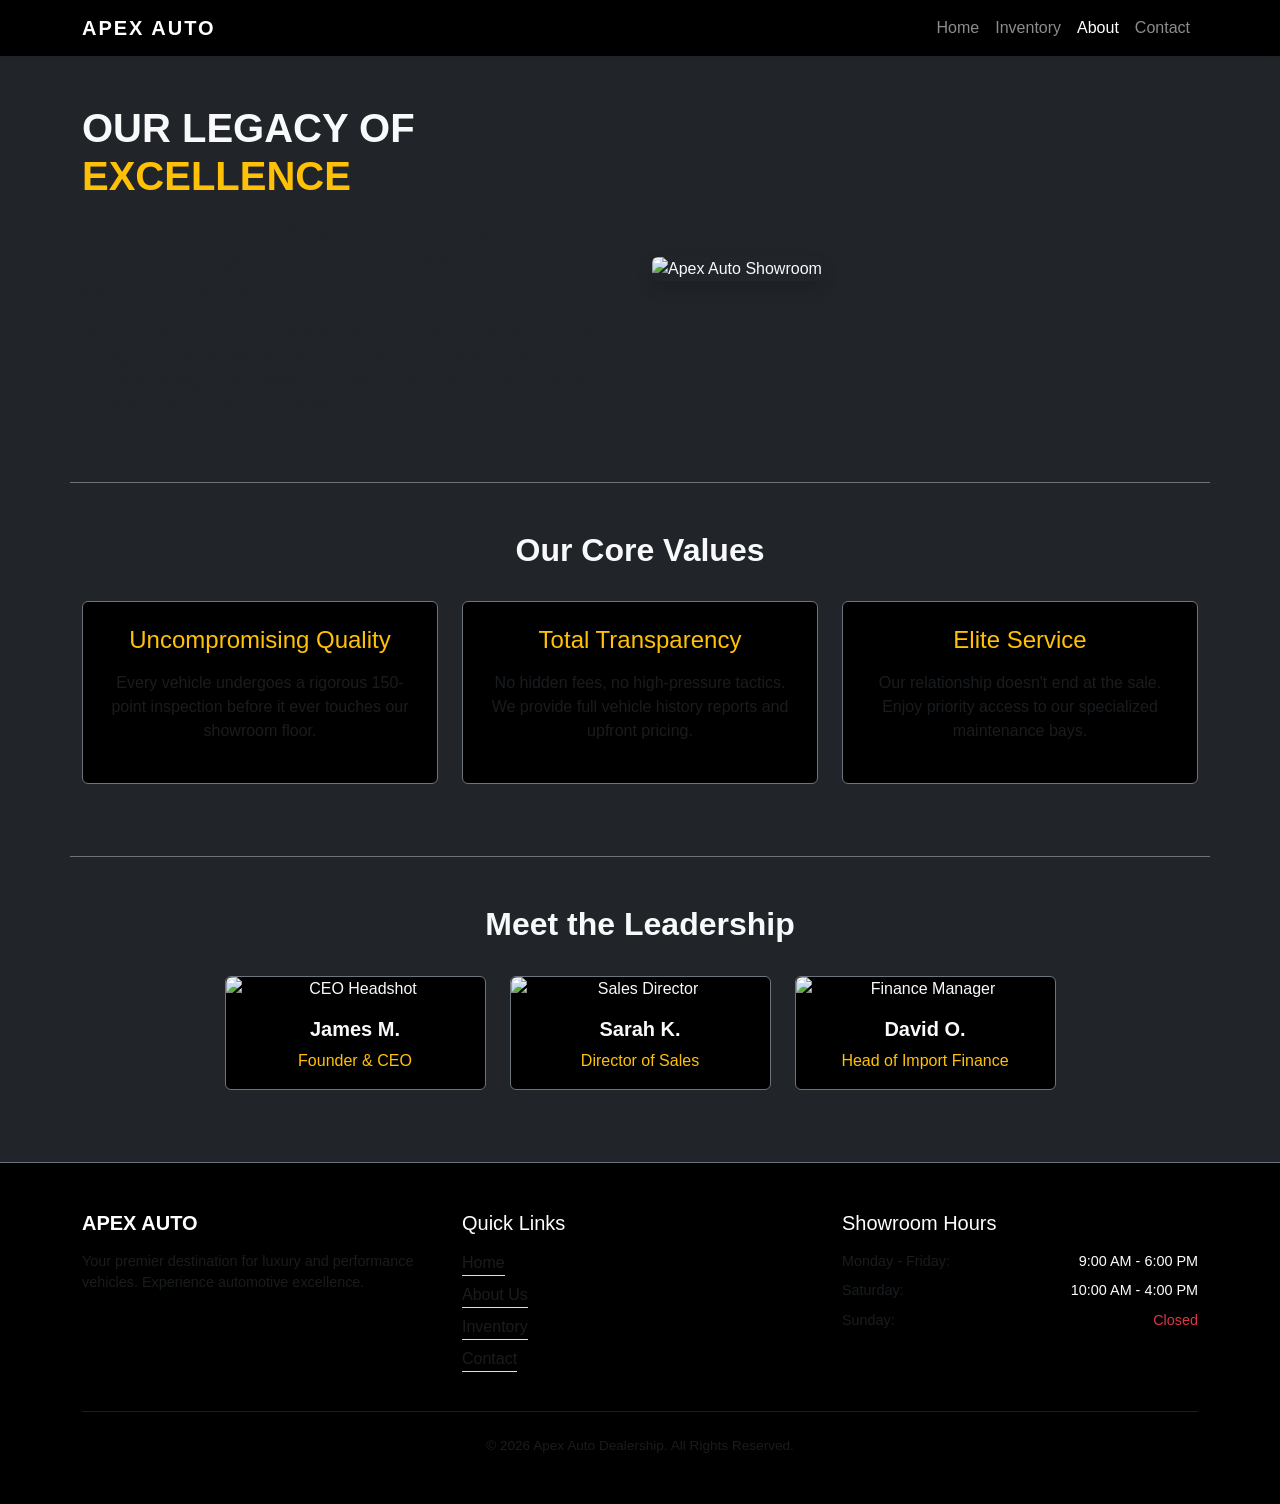
==== about.html @ 49864680 "Create About Us page with dealership history, values, and team structure" ====
<!DOCTYPE html>
<html lang="en">
<head>
    <meta charset="UTF-8">
    <meta name="viewport" content="width=device-width, initial-scale=1.0">
    <title>About Us | Apex Auto</title>
    
    <link href="https://cdn.jsdelivr.net/npm/bootstrap@5.3.0/dist/css/bootstrap.min.css" rel="stylesheet">
    <link rel="stylesheet" href="style.css">
</head>
<body class="bg-dark text-light">

    <nav class="navbar navbar-expand-lg navbar-dark bg-black shadow-sm">
        <div class="container">
            <a class="navbar-brand fw-bold text-uppercase tracking-wide" href="index.html">Apex Auto</a>
            
            <button class="navbar-toggler" type="button" data-bs-toggle="collapse" data-bs-target="#navbarNav" aria-controls="navbarNav" aria-expanded="false" aria-label="Toggle navigation">
                <span class="navbar-toggler-icon"></span>
            </button>
            
            <div class="collapse navbar-collapse" id="navbarNav">
                <ul class="navbar-nav ms-auto">
                    <li class="nav-item">
                        <a class="nav-link" href="index.html">Home</a>
                    </li>
                    <li class="nav-item">
                        <a class="nav-link" href="inventory.html">Inventory</a>
                    </li>
                    <li class="nav-item">
                        <a class="nav-link active" aria-current="page" href="about.html">About</a>
                    </li>
                    <li class="nav-item">
                        <a class="nav-link" href="contact.html">Contact</a>
                    </li>
                </ul>
            </div>
        </div>
    </nav>

    <div class="container mt-5 mb-5">
        
        <div class="row align-items-center mb-5 pb-5 border-bottom border-secondary">
            <div class="col-lg-6 mb-4 mb-lg-0">
                <h1 class="text-uppercase fw-bold mb-3">Our Legacy of <span class="text-warning">Excellence</span></h1>
                <p class="text-muted lead">Founded on a passion for automotive perfection, Apex Auto has been the region's premier destination for exotic and luxury vehicles since 2010.</p>
                <p class="text-muted">We don't just sell cars; we curate an experience. From sourcing rare, low-mileage imports directly from Japan and Europe to offering bespoke financing packages, our mission is to place you behind the wheel of your absolute dream car with zero friction.</p>
            </div>
            <div class="col-lg-6">
                <img src="https://via.placeholder.com/600x400/111/fff?text=Showroom+Interior" class="img-fluid rounded shadow" alt="Apex Auto Showroom">
            </div>
        </div>

        <div class="row text-center mb-5 pb-5 border-bottom border-secondary">
            <div class="col-12 mb-4">
                <h2 class="fw-bold">Our Core Values</h2>
            </div>
            <div class="col-md-4 mb-4">
                <div class="p-4 bg-black rounded h-100 border border-secondary">
                    <h4 class="text-warning mb-3">Uncompromising Quality</h4>
                    <p class="text-muted text-sm">Every vehicle undergoes a rigorous 150-point inspection before it ever touches our showroom floor.</p>
                </div>
            </div>
            <div class="col-md-4 mb-4">
                <div class="p-4 bg-black rounded h-100 border border-secondary">
                    <h4 class="text-warning mb-3">Total Transparency</h4>
                    <p class="text-muted text-sm">No hidden fees, no high-pressure tactics. We provide full vehicle history reports and upfront pricing.</p>
                </div>
            </div>
            <div class="col-md-4 mb-4">
                <div class="p-4 bg-black rounded h-100 border border-secondary">
                    <h4 class="text-warning mb-3">Elite Service</h4>
                    <p class="text-muted text-sm">Our relationship doesn't end at the sale. Enjoy priority access to our specialized maintenance bays.</p>
                </div>
            </div>
        </div>

        <div class="row justify-content-center">
            <div class="col-12 text-center mb-4">
                <h2 class="fw-bold">Meet the Leadership</h2>
            </div>
            
            <div class="col-md-4 col-lg-3 mb-4">
                <div class="card bg-black text-light border-secondary text-center">
                    <img src="https://via.placeholder.com/300x300/222/fff?text=CEO" class="card-img-top rounded-top" alt="CEO Headshot">
                    <div class="card-body">
                        <h5 class="card-title fw-bold">James M.</h5>
                        <p class="card-text text-warning text-sm mb-0">Founder & CEO</p>
                    </div>
                </div>
            </div>

            <div class="col-md-4 col-lg-3 mb-4">
                <div class="card bg-black text-light border-secondary text-center">
                    <img src="https://via.placeholder.com/300x300/222/fff?text=Sales+Director" class="card-img-top rounded-top" alt="Sales Director">
                    <div class="card-body">
                        <h5 class="card-title fw-bold">Sarah K.</h5>
                        <p class="card-text text-warning text-sm mb-0">Director of Sales</p>
                    </div>
                </div>
            </div>

            <div class="col-md-4 col-lg-3 mb-4">
                <div class="card bg-black text-light border-secondary text-center">
                    <img src="https://via.placeholder.com/300x300/222/fff?text=Finance" class="card-img-top rounded-top" alt="Finance Manager">
                    <div class="card-body">
                        <h5 class="card-title fw-bold">David O.</h5>
                        <p class="card-text text-warning text-sm mb-0">Head of Import Finance</p>
                    </div>
                </div>
            </div>
        </div>

    </div>

    <footer class="bg-black text-light py-5 mt-5 border-top border-secondary">
        <div class="container">
            <div class="row g-4">
                <div class="col-lg-4">
                    <h5 class="text-uppercase fw-bold text-white tracking-wide mb-3">Apex Auto</h5>
                    <p class="text-muted" style="font-size: 0.9rem;">Your premier destination for luxury and performance vehicles. Experience automotive excellence.</p>
                </div>
                <div class="col-lg-4">
                    <h5 class="text-white mb-3">Quick Links</h5>
                    <ul class="list-unstyled">
                        <li class="mb-2"><a href="index.html" class="text-muted text-decoration-none border-bottom border-transparent hover-border-warning pb-1">Home</a></li>
                        <li class="mb-2"><a href="about.html" class="text-muted text-decoration-none border-bottom border-transparent hover-border-warning pb-1">About Us</a></li>
                        <li class="mb-2"><a href="inventory.html" class="text-muted text-decoration-none border-bottom border-transparent hover-border-warning pb-1">Inventory</a></li>
                        <li class="mb-2"><a href="contact.html" class="text-muted text-decoration-none border-bottom border-transparent hover-border-warning pb-1">Contact</a></li>
                    </ul>
                </div>
                <div class="col-lg-4">
                    <h5 class="text-white mb-3">Showroom Hours</h5>
                    <ul class="list-unstyled text-muted" style="font-size: 0.9rem;">
                        <li class="d-flex justify-content-between mb-2"><span>Monday - Friday:</span> <span class="text-white">9:00 AM - 6:00 PM</span></li>
                        <li class="d-flex justify-content-between mb-2"><span>Saturday:</span> <span class="text-white">10:00 AM - 4:00 PM</span></li>
                        <li class="d-flex justify-content-between"><span>Sunday:</span> <span class="text-danger">Closed</span></li>
                    </ul>
                </div>
            </div>
            <hr class="border-secondary mt-4 mb-4">
            <div class="text-center text-muted" style="font-size: 0.85rem;">
                &copy; 2026 Apex Auto Dealership. All Rights Reserved.
            </div>
        </div>
    </footer>

    <script src="https://cdn.jsdelivr.net/npm/bootstrap@5.3.0/dist/js/bootstrap.bundle.min.js"></script>
    <script src="js/main.js"></script>
</body>
</html>
---- style.css ----
body {
    
    background-color: #121212 !important; 
    font-family: 'Helvetica Neue', Arial, sans-serif;
}

.navbar-brand {
    letter-spacing: 2px;
}

.nav-link:hover {
    color: #f39c12 !important; /* A luxury gold/orange accent color */
    transition: color 0.3s ease-in-out;
}
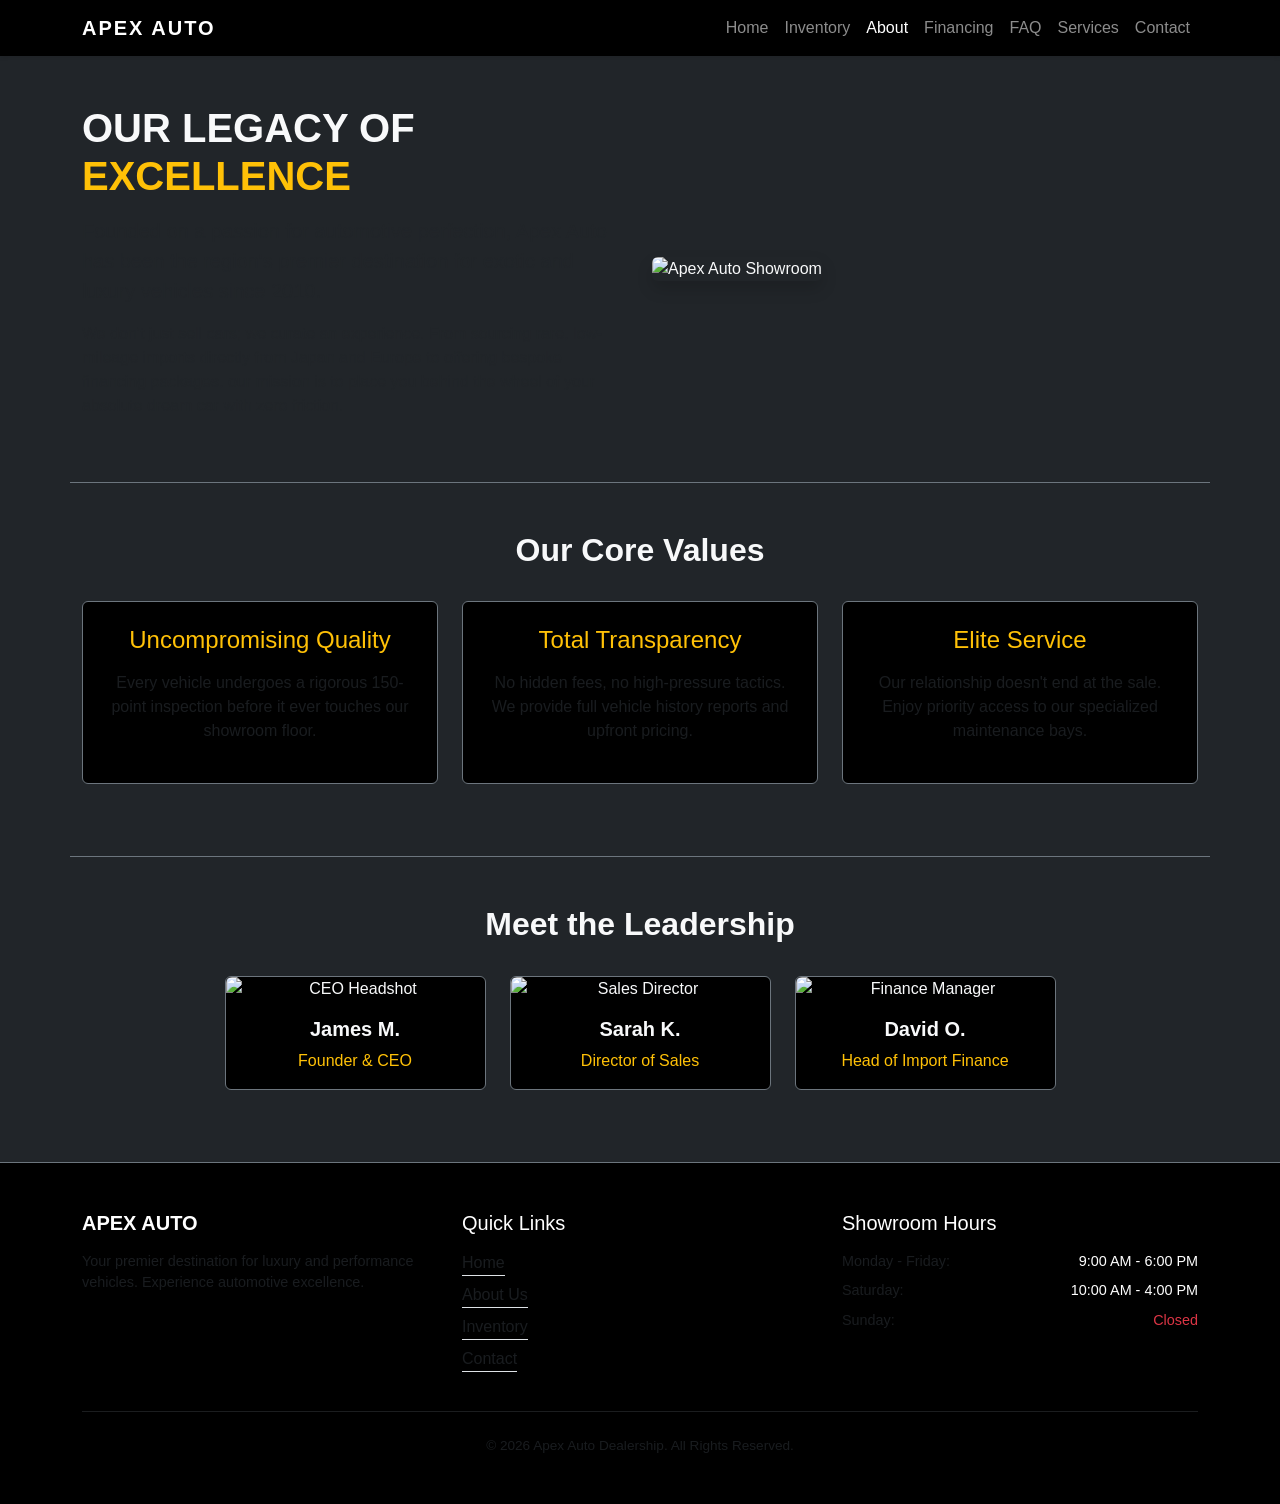
==== commit cec3d914: "Update top navigation bar structure on About page" ====
--- a/about.html
+++ b/about.html
@@ -11,31 +11,26 @@
 <body class="bg-dark text-light">
 
     <nav class="navbar navbar-expand-lg navbar-dark bg-black shadow-sm">
-        <div class="container">
-            <a class="navbar-brand fw-bold text-uppercase tracking-wide" href="index.html">Apex Auto</a>
-            
-            <button class="navbar-toggler" type="button" data-bs-toggle="collapse" data-bs-target="#navbarNav" aria-controls="navbarNav" aria-expanded="false" aria-label="Toggle navigation">
-                <span class="navbar-toggler-icon"></span>
-            </button>
-            
-            <div class="collapse navbar-collapse" id="navbarNav">
-                <ul class="navbar-nav ms-auto">
-                    <li class="nav-item">
-                        <a class="nav-link" href="index.html">Home</a>
-                    </li>
-                    <li class="nav-item">
-                        <a class="nav-link" href="inventory.html">Inventory</a>
-                    </li>
-                    <li class="nav-item">
-                        <a class="nav-link active" aria-current="page" href="about.html">About</a>
-                    </li>
-                    <li class="nav-item">
-                        <a class="nav-link" href="contact.html">Contact</a>
-                    </li>
-                </ul>
-            </div>
+    <div class="container">
+        <a class="navbar-brand fw-bold text-uppercase tracking-wide" href="index.html">Apex Auto</a>
+        
+        <button class="navbar-toggler" type="button" data-bs-toggle="collapse" data-bs-target="#navbarNav" aria-controls="navbarNav" aria-expanded="false" aria-label="Toggle navigation">
+            <span class="navbar-toggler-icon"></span>
+        </button>
+        
+        <div class="collapse navbar-collapse" id="navbarNav">
+            <ul class="navbar-nav ms-auto">
+                <li class="nav-item"><a class="nav-link" href="index.html">Home</a></li>
+                <li class="nav-item"><a class="nav-link" href="inventory.html">Inventory</a></li>
+                <li class="nav-item"><a class="nav-link active" aria-current="page" href="about.html">About</a></li>
+                <li class="nav-item"><a class="nav-link" href="financing.html">Financing</a></li>
+                <li class="nav-item"><a class="nav-link" href="faq.html">FAQ</a></li>
+                <li class="nav-item"><a class="nav-link" href="services.html">Services</a></li>
+                <li class="nav-item"><a class="nav-link" href="contact.html">Contact</a></li>
+            </ul>
         </div>
-    </nav>
+    </div>
+</nav>
 
     <div class="container mt-5 mb-5">
         
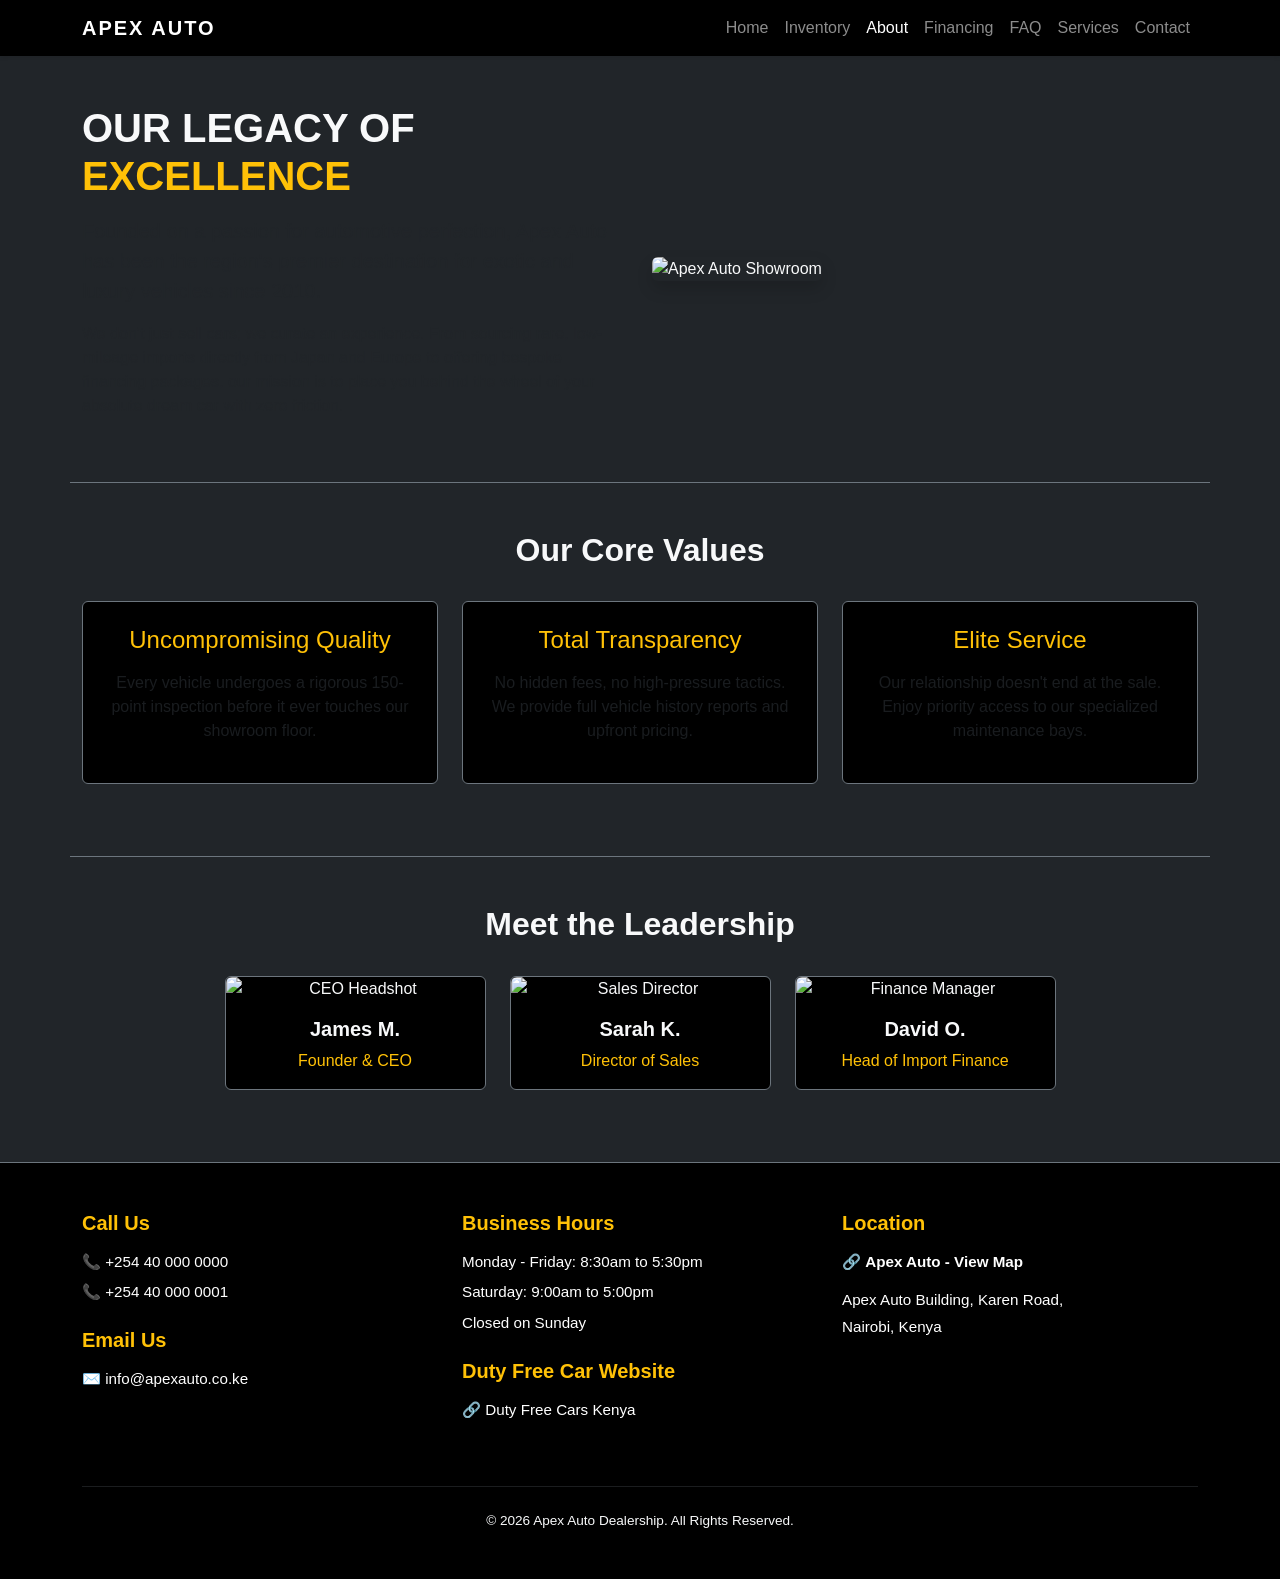
==== commit 7186d306: "Updated Contrast Footer" ====
--- a/about.html
+++ b/about.html
@@ -107,33 +107,55 @@
 
     </div>
 
+    <!-- UPDATED HIGH-CONTRAST FOOTER -->
     <footer class="bg-black text-light py-5 mt-5 border-top border-secondary">
         <div class="container">
             <div class="row g-4">
+                
+                <!-- Column 1: Contact Info -->
                 <div class="col-lg-4">
-                    <h5 class="text-uppercase fw-bold text-white tracking-wide mb-3">Apex Auto</h5>
-                    <p class="text-muted" style="font-size: 0.9rem;">Your premier destination for luxury and performance vehicles. Experience automotive excellence.</p>
-                </div>
-                <div class="col-lg-4">
-                    <h5 class="text-white mb-3">Quick Links</h5>
-                    <ul class="list-unstyled">
-                        <li class="mb-2"><a href="index.html" class="text-muted text-decoration-none border-bottom border-transparent hover-border-warning pb-1">Home</a></li>
-                        <li class="mb-2"><a href="about.html" class="text-muted text-decoration-none border-bottom border-transparent hover-border-warning pb-1">About Us</a></li>
-                        <li class="mb-2"><a href="inventory.html" class="text-muted text-decoration-none border-bottom border-transparent hover-border-warning pb-1">Inventory</a></li>
-                        <li class="mb-2"><a href="contact.html" class="text-muted text-decoration-none border-bottom border-transparent hover-border-warning pb-1">Contact</a></li>
+                    <h5 class="text-warning fw-bold mb-3">Call Us</h5>
+                    <ul class="list-unstyled text-white mb-4" style="font-size: 0.95rem;">
+                        <li class="mb-2">📞 +254 40 000 0000</li>
+                        <li class="mb-2">📞 +254 40 000 0001</li>
+                    </ul>
+                    
+                    <h5 class="text-warning fw-bold mb-3">Email Us</h5>
+                    <ul class="list-unstyled text-white" style="font-size: 0.95rem;">
+                        <li>✉️ info@apexauto.co.ke</li>
                     </ul>
                 </div>
+
+                <!-- Column 2: Business Hours & Links -->
                 <div class="col-lg-4">
-                    <h5 class="text-white mb-3">Showroom Hours</h5>
-                    <ul class="list-unstyled text-muted" style="font-size: 0.9rem;">
-                        <li class="d-flex justify-content-between mb-2"><span>Monday - Friday:</span> <span class="text-white">9:00 AM - 6:00 PM</span></li>
-                        <li class="d-flex justify-content-between mb-2"><span>Saturday:</span> <span class="text-white">10:00 AM - 4:00 PM</span></li>
-                        <li class="d-flex justify-content-between"><span>Sunday:</span> <span class="text-danger">Closed</span></li>
+                    <h5 class="text-warning fw-bold mb-3">Business Hours</h5>
+                    <ul class="list-unstyled text-white mb-4" style="font-size: 0.95rem;">
+                        <li class="mb-2">Monday - Friday: 8:30am to 5:30pm</li>
+                        <li class="mb-2">Saturday: 9:00am to 5:00pm</li>
+                        <li class="mb-2">Closed on Sunday</li>
+                    </ul>
+                    
+                    <h5 class="text-warning fw-bold mb-3">Duty Free Car Website</h5>
+                    <ul class="list-unstyled text-white" style="font-size: 0.95rem;">
+                        <li>🔗 <a href="#" class="text-white text-decoration-none">Duty Free Cars Kenya</a></li>
                     </ul>
                 </div>
+
+                <!-- Column 3: Location -->
+                <div class="col-lg-4">
+                    <h5 class="text-warning fw-bold mb-3">Location</h5>
+                    <ul class="list-unstyled text-white" style="font-size: 0.95rem;">
+                        <li class="mb-3">🔗 <a href="#" class="text-white text-decoration-none fw-bold">Apex Auto - View Map</a></li>
+                        <li class="mb-1">Apex Auto Building, Karen Road,</li>
+                        <li>Nairobi, Kenya</li>
+                    </ul>
+                </div>
+
             </div>
-            <hr class="border-secondary mt-4 mb-4">
-            <div class="text-center text-muted" style="font-size: 0.85rem;">
+            
+            <hr class="border-secondary mt-5 mb-4">
+            
+            <div class="text-center text-light" style="font-size: 0.85rem;">
                 &copy; 2026 Apex Auto Dealership. All Rights Reserved.
             </div>
         </div>
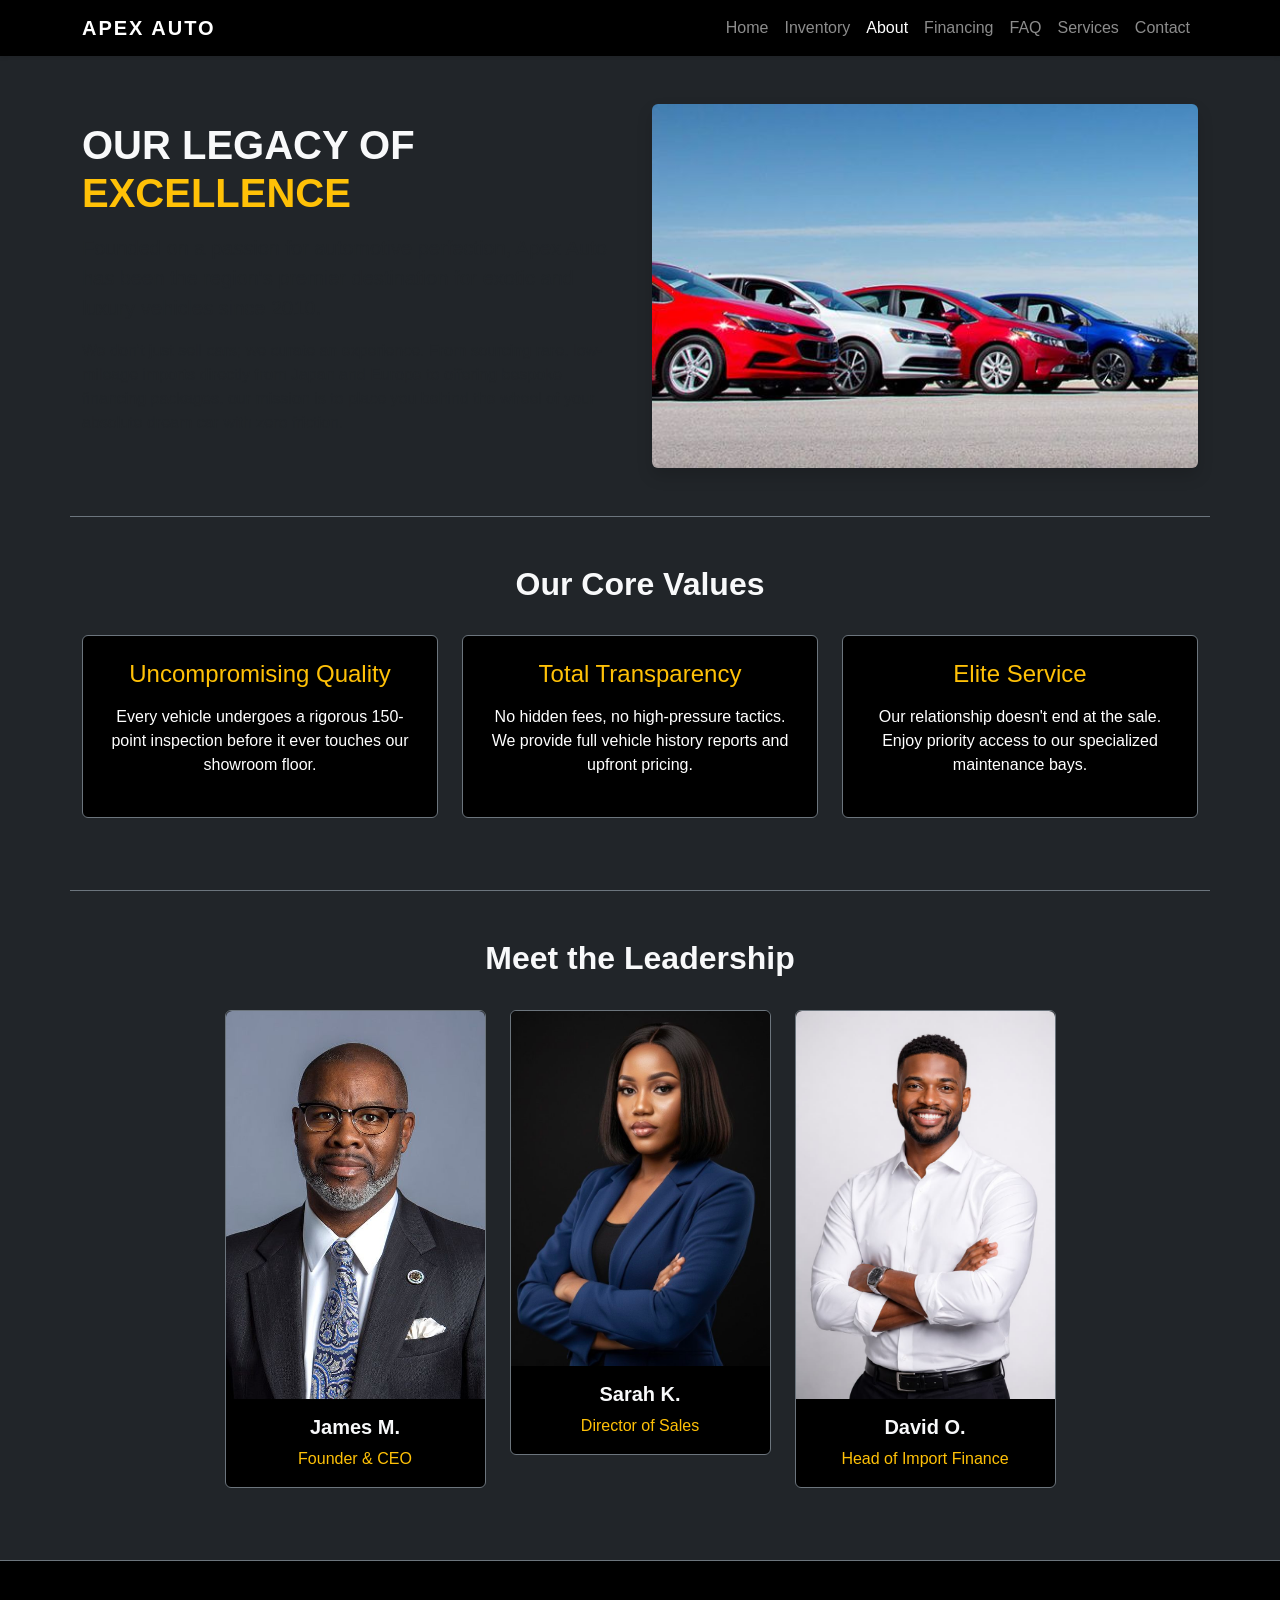
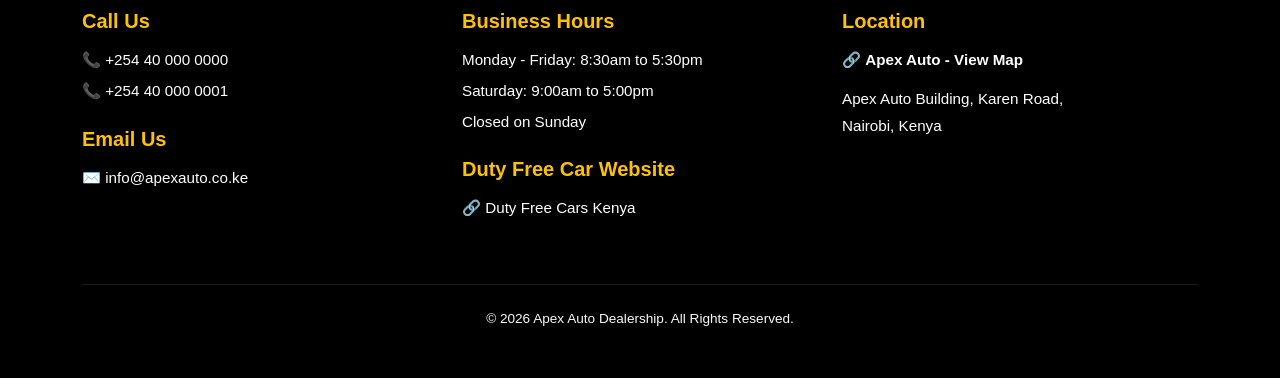
==== commit 0434b582: "Updated the images for the about page and made the text for core value more contrast" ====
--- a/about.html
+++ b/about.html
@@ -41,7 +41,8 @@
                 <p class="text-muted">We don't just sell cars; we curate an experience. From sourcing rare, low-mileage imports directly from Japan and Europe to offering bespoke financing packages, our mission is to place you behind the wheel of your absolute dream car with zero friction.</p>
             </div>
             <div class="col-lg-6">
-                <img src="https://via.placeholder.com/600x400/111/fff?text=Showroom+Interior" class="img-fluid rounded shadow" alt="Apex Auto Showroom">
+                <!-- Showroom Image Placeholder -->
+                <img src="images/showroom.jpeg" class="img-fluid rounded shadow" alt="Apex Auto Showroom">
             </div>
         </div>
 
@@ -52,19 +53,19 @@
             <div class="col-md-4 mb-4">
                 <div class="p-4 bg-black rounded h-100 border border-secondary">
                     <h4 class="text-warning mb-3">Uncompromising Quality</h4>
-                    <p class="text-muted text-sm">Every vehicle undergoes a rigorous 150-point inspection before it ever touches our showroom floor.</p>
+                    <p class="text-white text-sm">Every vehicle undergoes a rigorous 150-point inspection before it ever touches our showroom floor.</p>
                 </div>
             </div>
             <div class="col-md-4 mb-4">
                 <div class="p-4 bg-black rounded h-100 border border-secondary">
                     <h4 class="text-warning mb-3">Total Transparency</h4>
-                    <p class="text-muted text-sm">No hidden fees, no high-pressure tactics. We provide full vehicle history reports and upfront pricing.</p>
+                    <p class="text-white text-sm">No hidden fees, no high-pressure tactics. We provide full vehicle history reports and upfront pricing.</p>
                 </div>
             </div>
             <div class="col-md-4 mb-4">
                 <div class="p-4 bg-black rounded h-100 border border-secondary">
                     <h4 class="text-warning mb-3">Elite Service</h4>
-                    <p class="text-muted text-sm">Our relationship doesn't end at the sale. Enjoy priority access to our specialized maintenance bays.</p>
+                    <p class="text-white text-sm">Our relationship doesn't end at the sale. Enjoy priority access to our specialized maintenance bays.</p>
                 </div>
             </div>
         </div>
@@ -76,7 +77,8 @@
             
             <div class="col-md-4 col-lg-3 mb-4">
                 <div class="card bg-black text-light border-secondary text-center">
-                    <img src="https://via.placeholder.com/300x300/222/fff?text=CEO" class="card-img-top rounded-top" alt="CEO Headshot">
+                   
+                    <img src="images/ceo.jpeg" class="card-img-top rounded-top" alt="CEO Headshot">
                     <div class="card-body">
                         <h5 class="card-title fw-bold">James M.</h5>
                         <p class="card-text text-warning text-sm mb-0">Founder & CEO</p>
@@ -86,7 +88,8 @@
 
             <div class="col-md-4 col-lg-3 mb-4">
                 <div class="card bg-black text-light border-secondary text-center">
-                    <img src="https://via.placeholder.com/300x300/222/fff?text=Sales+Director" class="card-img-top rounded-top" alt="Sales Director">
+                   
+                    <img src="images/salesDirec.jpeg" class="card-img-top rounded-top" alt="Sales Director">
                     <div class="card-body">
                         <h5 class="card-title fw-bold">Sarah K.</h5>
                         <p class="card-text text-warning text-sm mb-0">Director of Sales</p>
@@ -96,7 +99,8 @@
 
             <div class="col-md-4 col-lg-3 mb-4">
                 <div class="card bg-black text-light border-secondary text-center">
-                    <img src="https://via.placeholder.com/300x300/222/fff?text=Finance" class="card-img-top rounded-top" alt="Finance Manager">
+                   
+                    <img src="images/FinMan.jpeg" class="card-img-top rounded-top" alt="Finance Manager">
                     <div class="card-body">
                         <h5 class="card-title fw-bold">David O.</h5>
                         <p class="card-text text-warning text-sm mb-0">Head of Import Finance</p>
